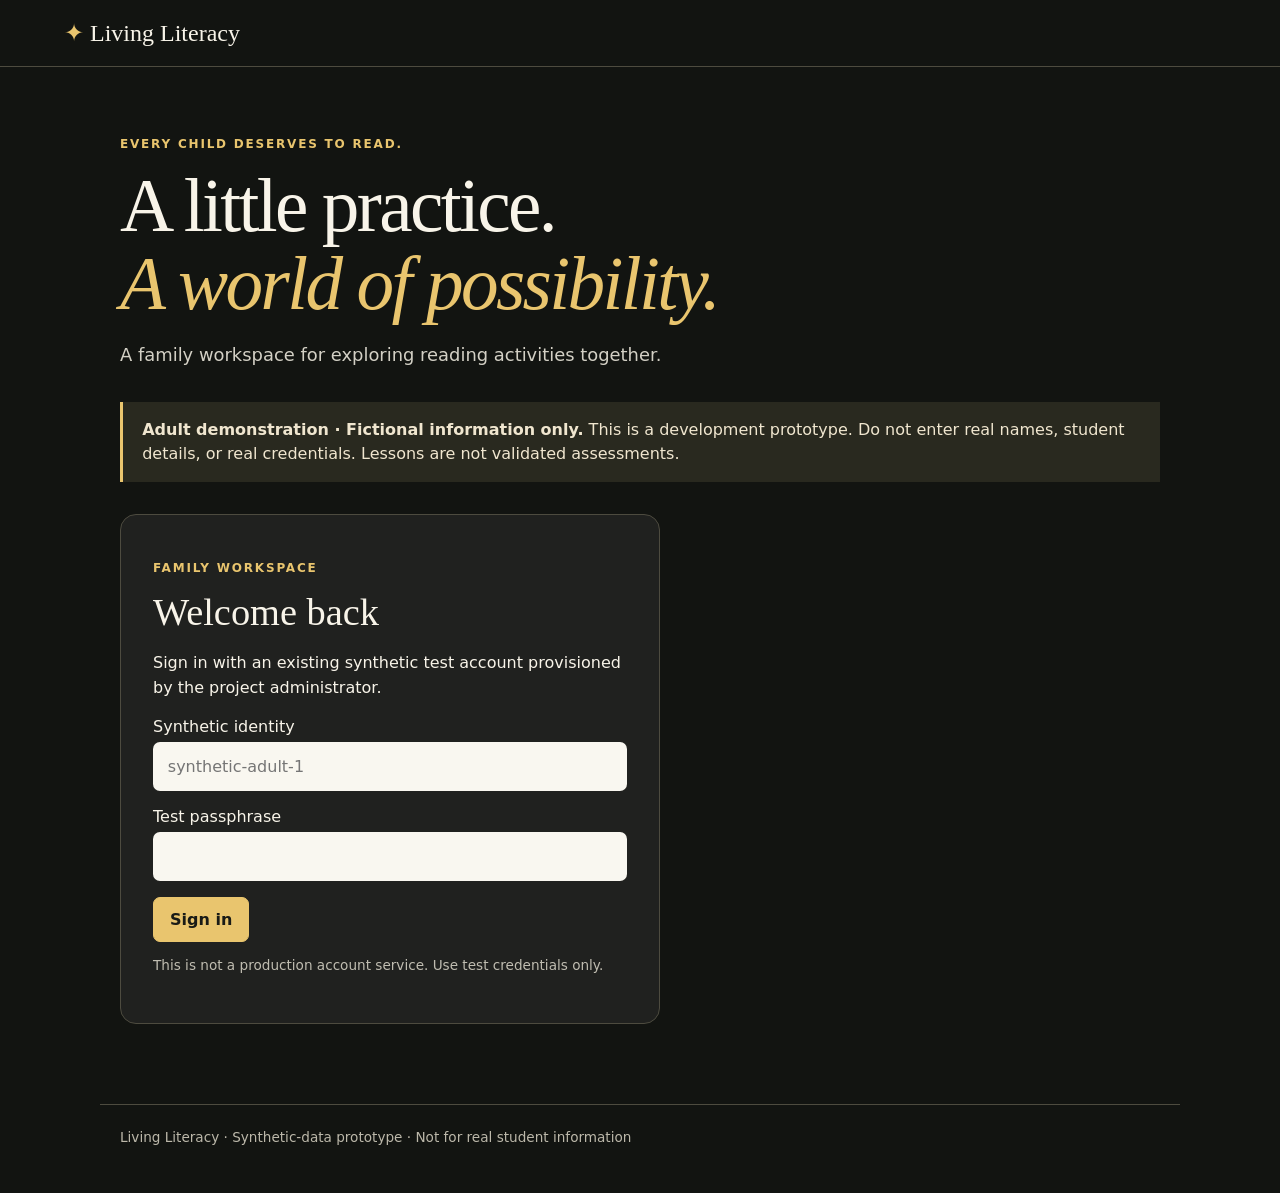
==== index.html @ 24a92406 "Add files via upload" ====
<!doctype html>
<html lang="en">
<head>
  <meta charset="utf-8">
  <meta name="viewport" content="width=device-width,initial-scale=1">
  <meta name="description" content="Living Literacy synthetic learning prototype">
  <title>Living Literacy | Family workspace</title>
  <link rel="stylesheet" href="/styles.css">
  <script src="/app.js" defer></script>
</head>
<body>
<a class="skip" href="#main">Skip to content</a>
<header class="header"><a class="brand" href="/"><span aria-hidden="true">✦</span> Living Literacy</a><button id="logout" class="quiet" type="button" hidden>Sign out</button></header>
<main id="main" tabindex="-1">
  <div class="hero"><p class="eyebrow">Every Child Deserves to Read.</p><h1>A little practice.<br><em>A world of possibility.</em></h1><p class="lead">A family workspace for exploring reading activities together.</p></div>
  <aside class="notice"><strong>Adult demonstration · Fictional information only.</strong> This is a development prototype. Do not enter real names, student details, or real credentials. Lessons are not validated assessments.</aside>
  <p id="message" role="status" aria-live="polite" hidden></p>
  <section id="login-view" class="card narrow" aria-labelledby="login-title">
    <p class="eyebrow">Family workspace</p><h2 id="login-title">Welcome back</h2>
    <p>Sign in with an existing synthetic test account provisioned by the project administrator.</p>
    <form id="login-form"><label for="identity">Synthetic identity</label><input id="identity" name="identity" autocomplete="username" required placeholder="synthetic-adult-1"><label for="passphrase">Test passphrase</label><input id="passphrase" name="passphrase" type="password" autocomplete="current-password" required><button class="primary" type="submit">Sign in</button></form>
    <p class="fine">This is not a production account service. Use test credentials only.</p>
  </section>
  <section id="dashboard" hidden aria-labelledby="dashboard-title">
    <div class="section-heading"><div><p class="eyebrow">Your family workspace</p><h2 id="dashboard-title">Learning, one step at a time.</h2></div><span class="badge">Synthetic prototype</span></div>
    <div class="grid"><section class="card" aria-labelledby="profiles-title"><h3 id="profiles-title">Fictional profiles</h3><p>Select a profile to explore activities and practice history.</p><div id="profiles"></div><details><summary>Add a fictional profile</summary><form id="profile-form"><label for="new-profile">Fictional profile ID</label><input id="new-profile" required pattern="synthetic-[A-Za-z0-9_-]+" maxlength="80" placeholder="synthetic-learner-2"><p class="fine">Use an invented ID starting with synthetic-. An existing authorized profile is required.</p><button type="submit">Add profile</button></form></details></section>
    <section class="card" aria-labelledby="lesson-list-title"><h3 id="lesson-list-title">Available activities</h3><div id="lesson-list"><p>Choose a fictional profile first.</p></div><p class="fine">Lessons here are for adult demonstration only. Completion does not establish mastery.</p></section></div>
    <section class="card history" aria-labelledby="history-title"><h3 id="history-title">Practice history</h3><p>Activity completion is separate from independent performance and reading growth.</p><div id="history"><p>Choose a fictional profile to view activity.</p></div></section>
  </section>
  <section id="lesson-view" class="card lesson" hidden aria-labelledby="stage-title"><div class="section-heading"><p class="eyebrow">Sample activity</p><button id="back" class="quiet" type="button">Back to dashboard</button></div><p id="lesson-counter" class="fine"></p><div class="track" role="progressbar" aria-label="Lesson stage" aria-valuemin="1" aria-valuemax="6" aria-valuenow="1" id="progress"><div id="progress-fill"></div></div><h2 id="stage-title" tabindex="-1"></h2><p id="stage-instruction" class="instruction"></p><div class="word" id="stage-word"></div><details><summary>Adult demonstration note</summary><p id="coach-note"></p></details><p id="session-status" class="fine"></p><div id="response-area"></div><div id="lesson-actions" class="actions"></div><p class="fine">Assistance is recorded separately. Completion does not establish mastery.</p></section>
</main>
<footer>Living Literacy · Synthetic-data prototype <span>·</span> Not for real student information</footer>
</body>
</html>
---- styles.css ----
:root{color-scheme:dark;--bg:#121411;--panel:#20211f;--ink:#f8f4e9;--muted:#d3d0c5;--gold:#e9c56e;--line:#4d4b3f;font-family:system-ui,-apple-system,sans-serif}*{box-sizing:border-box}body{margin:0;background:var(--bg);color:var(--ink)}.skip{position:absolute;top:-100px;left:1rem;background:var(--gold);color:#121411;padding:.7rem;z-index:3}.skip:focus{top:1rem}.header{border-bottom:1px solid var(--line);padding:1.2rem max(5vw,1.25rem);display:flex;align-items:center;justify-content:space-between;gap:1rem}.brand{font:1.5rem Georgia,serif;color:var(--ink);text-decoration:none}.brand span{color:var(--gold)}main{max-width:1080px;margin:auto;padding:3.5rem 1.25rem 5rem}.hero{max-width:800px}h1,h2,h3{font-family:Georgia,serif;font-weight:400}h1{font-size:clamp(2.7rem,6vw,4.7rem);line-height:1.04;letter-spacing:-.035em;margin:.7rem 0 1rem}h1 em{font-weight:400;color:var(--gold)}h2{font-size:clamp(1.8rem,3vw,2.5rem);margin:.5rem 0 1rem}h3{font-size:1.5rem;margin:0 0 .7rem}p{line-height:1.6}.lead{font-size:1.12rem;color:var(--muted)}.eyebrow{text-transform:uppercase;color:var(--gold);letter-spacing:.15em;font-size:.75rem;font-weight:700}.notice{margin:2rem 0;padding:1rem 1.2rem;background:#29291f;border-left:3px solid var(--gold);line-height:1.5;color:#f0e6cf}.card{border:1px solid var(--line);border-radius:16px;background:var(--panel);padding:clamp(1.3rem,4vw,2rem)}.narrow{max-width:540px}.grid{display:grid;grid-template-columns:1fr 1fr;gap:1rem}.section-heading{display:flex;justify-content:space-between;gap:1rem;align-items:center}.badge{border:1px solid var(--line);border-radius:99px;padding:.5rem .8rem;font-size:.75rem;color:var(--gold)}.history{margin-top:1rem}.fine{font-size:.85rem;color:#c0bdb1}label{display:block;margin:1rem 0 .4rem}input,textarea{font:inherit;color:#171717;background:#f9f7f0;border:2px solid transparent;border-radius:7px;padding:.8rem;width:100%}textarea{min-height:7rem;resize:vertical}input[type=checkbox]{width:auto;margin-right:.5rem}button{font:inherit;cursor:pointer;border-radius:7px;padding:.75rem 1rem;background:transparent;border:1px solid #77776b;color:var(--ink);font-weight:650}button.primary,form button[type=submit]{background:var(--gold);color:#191b16;border-color:var(--gold)}form button[type=submit]{margin-top:1rem}button:hover{border-color:var(--gold)}button:focus-visible,input:focus-visible,textarea:focus-visible,summary:focus-visible,a:focus-visible{outline:3px solid white;outline-offset:3px}.quiet{background:transparent}.actions{display:flex;flex-wrap:wrap;gap:.6rem;margin:1rem 0}details{margin:1.2rem 0}summary{cursor:pointer;color:var(--gold)}.item{padding:1rem 0;border-top:1px solid var(--line);display:flex;justify-content:space-between;align-items:center;gap:1rem}.item:first-child{border-top:0}.item p{margin:.2rem 0}.track{height:6px;background:#48493f;overflow:hidden;border-radius:5px;margin:1rem 0 2rem}.track div{height:100%;background:var(--gold);width:0}.instruction{font-size:1.1rem}.word{background:#2e3028;border:1px solid #4b493b;border-radius:12px;padding:1.5rem;text-align:center;color:var(--gold);font:clamp(1.6rem,4vw,2.6rem) Georgia,serif;margin:1.5rem 0}#message{padding:1rem;background:#343326;border-left:3px solid var(--gold)}footer{max-width:1080px;margin:0 auto;padding:1.5rem 1.25rem 3rem;color:#bcb8aa;border-top:1px solid var(--line);font-size:.85rem}[hidden]{display:none!important}@media(max-width:700px){main{padding-top:2.5rem}.grid{grid-template-columns:1fr}.section-heading{align-items:flex-start;flex-wrap:wrap}.item{align-items:flex-start;flex-wrap:wrap}}@media(prefers-reduced-motion:reduce){*,*::before,*::after{scroll-behavior:auto!important;transition:none!important;animation:none!important}}
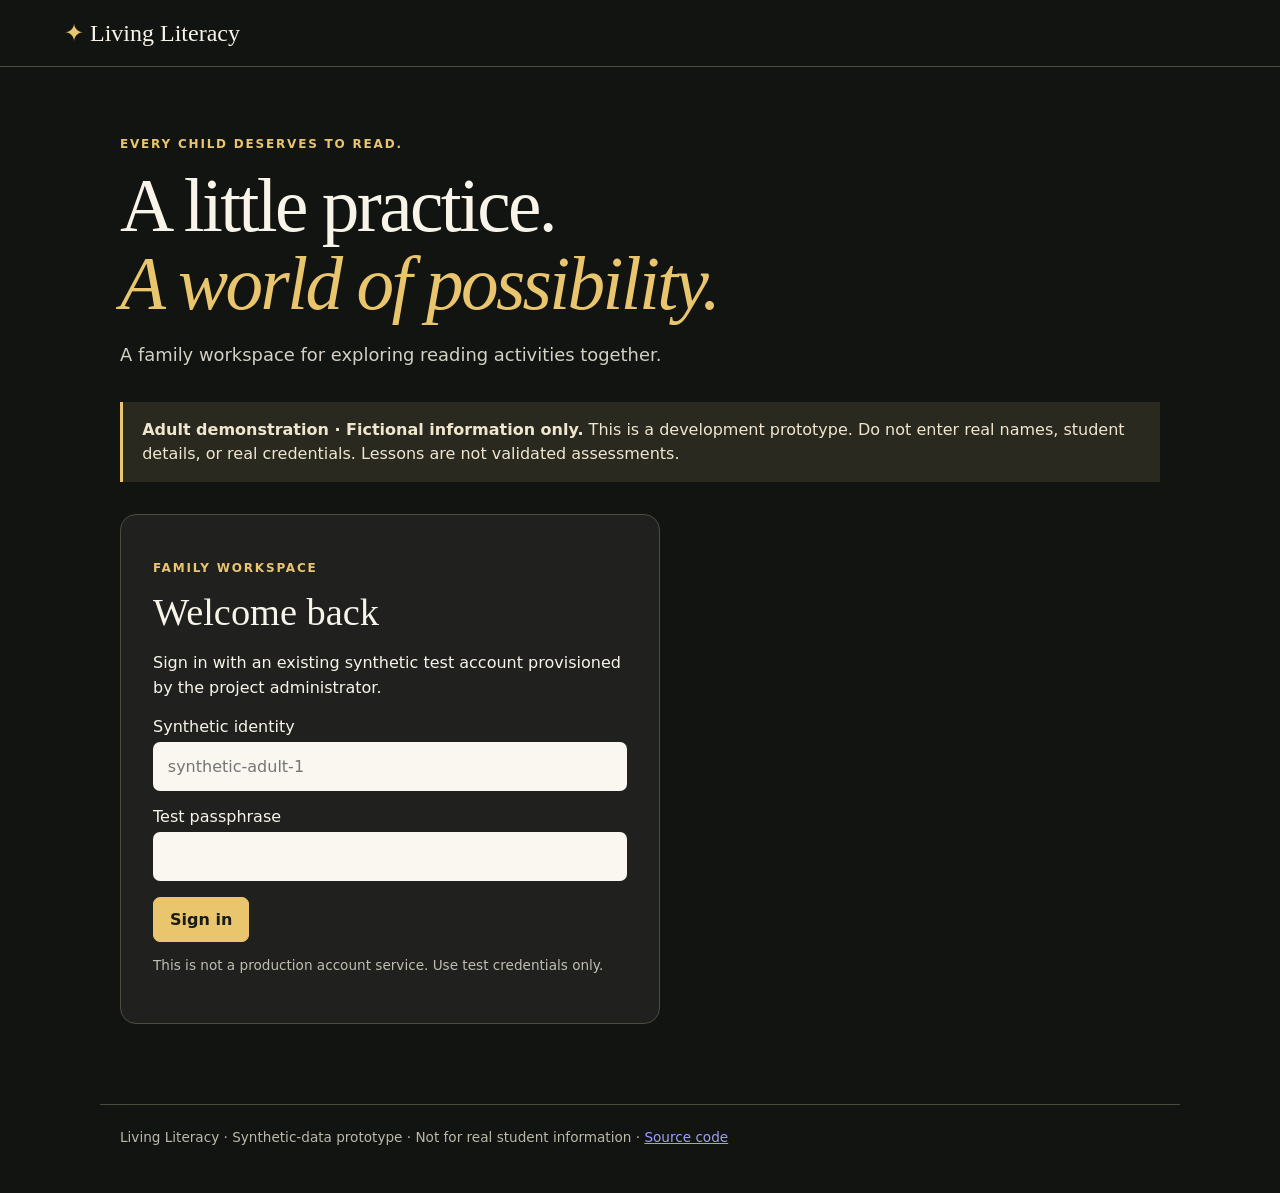
==== commit 76afdc76: "Add files via upload" ====
--- a/index.html
+++ b/index.html
@@ -29,6 +29,6 @@
   </section>
   <section id="lesson-view" class="card lesson" hidden aria-labelledby="stage-title"><div class="section-heading"><p class="eyebrow">Sample activity</p><button id="back" class="quiet" type="button">Back to dashboard</button></div><p id="lesson-counter" class="fine"></p><div class="track" role="progressbar" aria-label="Lesson stage" aria-valuemin="1" aria-valuemax="6" aria-valuenow="1" id="progress"><div id="progress-fill"></div></div><h2 id="stage-title" tabindex="-1"></h2><p id="stage-instruction" class="instruction"></p><div class="word" id="stage-word"></div><details><summary>Adult demonstration note</summary><p id="coach-note"></p></details><p id="session-status" class="fine"></p><div id="response-area"></div><div id="lesson-actions" class="actions"></div><p class="fine">Assistance is recorded separately. Completion does not establish mastery.</p></section>
 </main>
-<footer>Living Literacy · Synthetic-data prototype <span>·</span> Not for real student information</footer>
+<footer>Living Literacy · Synthetic-data prototype <span>·</span> Not for real student information <span>·</span> <a href="https://github.com/lmealancon/living-literacy">Source code</a></footer>
 </body>
 </html>
